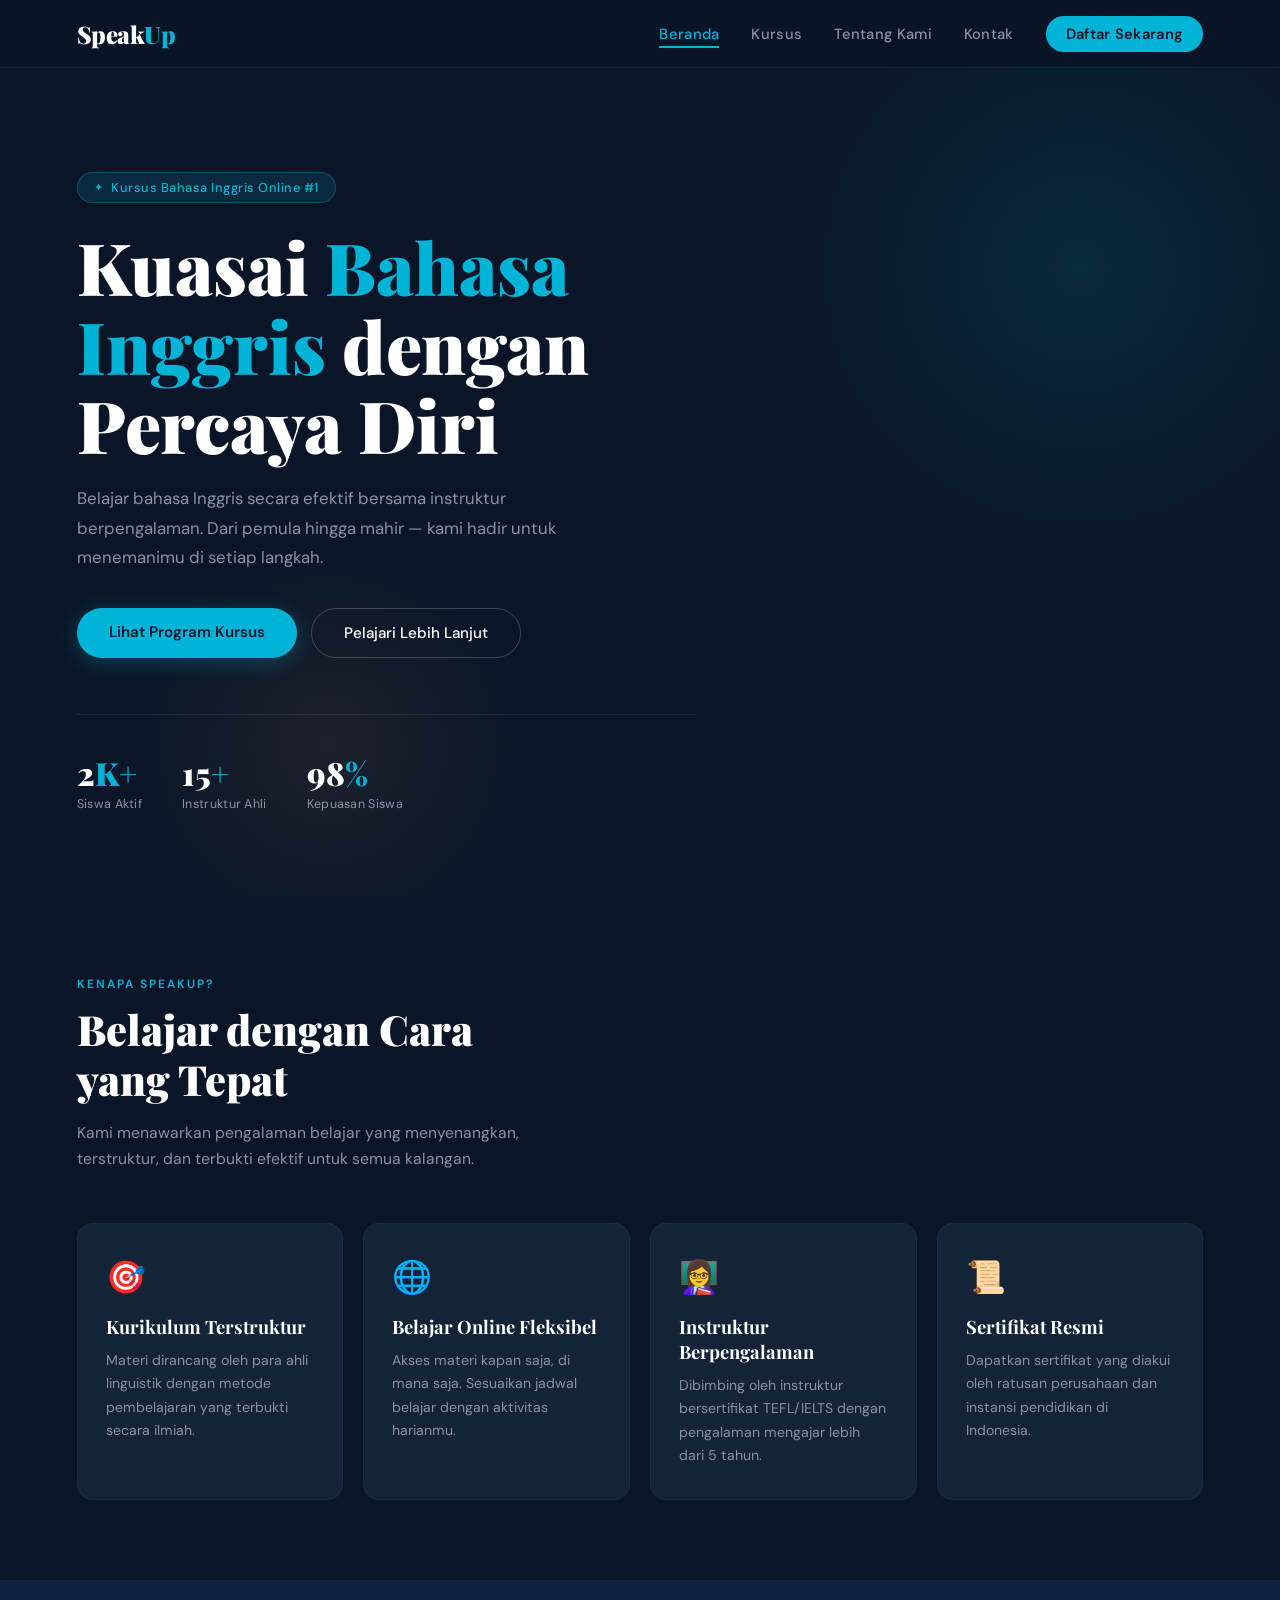
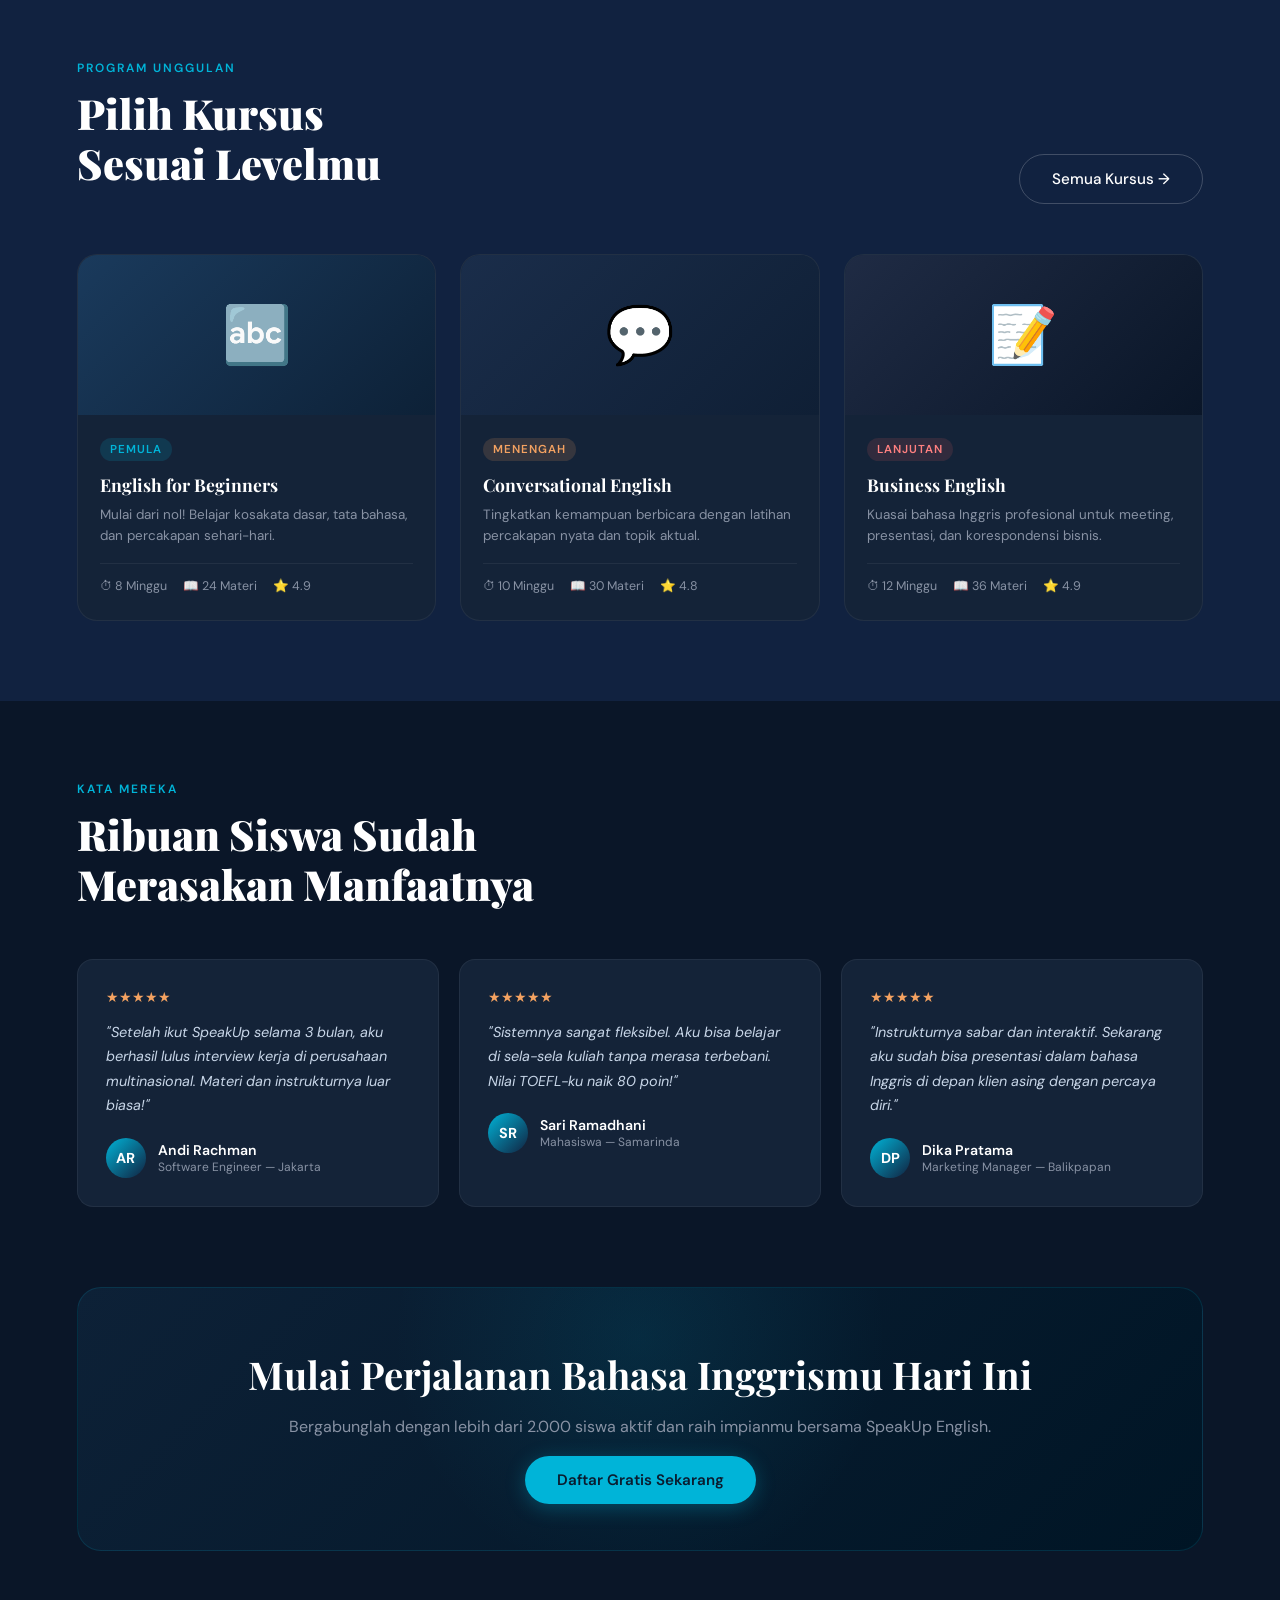
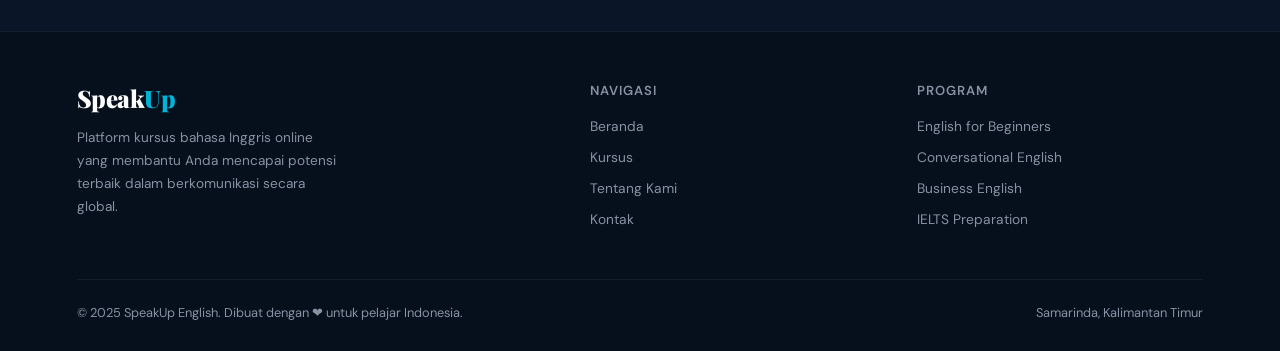
==== index.html @ 2f675bdd "Rename menu.html to index.html" ====
<!DOCTYPE html>
<html lang="id">
<head>
  <meta charset="UTF-8" />
  <meta name="viewport" content="width=device-width, initial-scale=1.0"/>
  <title>SpeakUp English — Kursus Bahasa Inggris Online</title>
  <link rel="preconnect" href="https://fonts.googleapis.com">
  <link href="https://fonts.googleapis.com/css2?family=Playfair+Display:wght@700;900&family=DM+Sans:wght@300;400;500;600&display=swap" rel="stylesheet">
  <style>
    :root {
      --navy: #0a1628;
      --navy2: #112240;
      --teal: #00b4d8;
      --teal-light: #90e0ef;
      --gold: #f4a261;
      --cream: #fdf8f0;
      --white: #ffffff;
      --gray: #8892a4;
      --card-bg: #142338;
    }

    * { margin: 0; padding: 0; box-sizing: border-box; }

    body {
      font-family: 'DM Sans', sans-serif;
      background: var(--navy);
      color: var(--white);
      overflow-x: hidden;
    }

    /* ===== NAVBAR ===== */
    nav {
      position: sticky;
      top: 0;
      z-index: 999;
      background: rgba(10, 22, 40, 0.92);
      backdrop-filter: blur(14px);
      border-bottom: 1px solid rgba(0, 180, 216, 0.15);
      padding: 0 6%;
      display: flex;
      align-items: center;
      justify-content: space-between;
      height: 68px;
    }

    .logo {
      font-family: 'Playfair Display', serif;
      font-size: 1.5rem;
      font-weight: 900;
      color: var(--white);
      text-decoration: none;
      letter-spacing: -0.5px;
    }

    .logo span { color: var(--teal); }

    .nav-links {
      display: flex;
      gap: 2rem;
      list-style: none;
    }

    .nav-links a {
      color: var(--gray);
      text-decoration: none;
      font-size: 0.92rem;
      font-weight: 500;
      letter-spacing: 0.3px;
      transition: color 0.2s;
      position: relative;
    }

    .nav-links a::after {
      content: '';
      position: absolute;
      bottom: -4px;
      left: 0;
      width: 0;
      height: 2px;
      background: var(--teal);
      transition: width 0.3s;
    }

    .nav-links a:hover { color: var(--teal); }
    .nav-links a:hover::after { width: 100%; }
    .nav-links a.active { color: var(--teal); }
    .nav-links a.active::after { width: 100%; }

    .nav-cta {
      background: var(--teal);
      color: var(--navy) !important;
      padding: 8px 20px;
      border-radius: 50px;
      font-weight: 600 !important;
      transition: background 0.2s, transform 0.2s !important;
    }

    .nav-cta:hover { background: var(--teal-light) !important; transform: translateY(-1px); }
    .nav-cta::after { display: none !important; }

    /* ===== HERO ===== */
    .hero {
      min-height: 92vh;
      display: flex;
      align-items: center;
      padding: 80px 6% 60px;
      position: relative;
      overflow: hidden;
    }

    .hero::before {
      content: '';
      position: absolute;
      width: 600px; height: 600px;
      background: radial-gradient(circle, rgba(0,180,216,0.12) 0%, transparent 70%);
      top: -100px; right: -100px;
      border-radius: 50%;
    }

    .hero::after {
      content: '';
      position: absolute;
      width: 400px; height: 400px;
      background: radial-gradient(circle, rgba(244,162,97,0.08) 0%, transparent 70%);
      bottom: -50px; left: 10%;
      border-radius: 50%;
    }

    .hero-content { max-width: 620px; position: relative; z-index: 2; }

    .hero-badge {
      display: inline-flex;
      align-items: center;
      gap: 8px;
      background: rgba(0,180,216,0.12);
      border: 1px solid rgba(0,180,216,0.3);
      border-radius: 50px;
      padding: 6px 16px;
      font-size: 0.8rem;
      color: var(--teal);
      font-weight: 500;
      margin-bottom: 24px;
      letter-spacing: 0.5px;
    }

    .hero-badge::before { content: '✦'; font-size: 0.7rem; }

    h1 {
      font-family: 'Playfair Display', serif;
      font-size: clamp(2.8rem, 6vw, 4.5rem);
      line-height: 1.1;
      font-weight: 900;
      margin-bottom: 20px;
    }

    h1 em {
      font-style: normal;
      color: var(--teal);
      position: relative;
    }

    .hero p {
      font-size: 1.05rem;
      color: var(--gray);
      line-height: 1.75;
      margin-bottom: 36px;
      max-width: 520px;
    }

    .hero-btns { display: flex; gap: 14px; flex-wrap: wrap; }

    .btn-primary {
      background: var(--teal);
      color: var(--navy);
      padding: 14px 32px;
      border-radius: 50px;
      font-weight: 600;
      font-size: 0.95rem;
      text-decoration: none;
      transition: transform 0.2s, box-shadow 0.2s;
      box-shadow: 0 4px 20px rgba(0,180,216,0.3);
    }

    .btn-primary:hover { transform: translateY(-2px); box-shadow: 0 8px 30px rgba(0,180,216,0.4); }

    .btn-outline {
      border: 1.5px solid rgba(255,255,255,0.2);
      color: var(--white);
      padding: 14px 32px;
      border-radius: 50px;
      font-weight: 500;
      font-size: 0.95rem;
      text-decoration: none;
      transition: border-color 0.2s, background 0.2s;
    }

    .btn-outline:hover { border-color: var(--teal); background: rgba(0,180,216,0.08); }

    .hero-stats {
      display: flex;
      gap: 40px;
      margin-top: 56px;
      padding-top: 36px;
      border-top: 1px solid rgba(255,255,255,0.08);
    }

    .stat-item {
    .stat-num {
      font-family: 'Playfair Display', serif;
      font-size: 2rem;
      font-weight: 900;
      color: var(--white);
    }
  }

    .stat-num span { color: var(--teal); }
    .stat-label { font-size: 0.78rem; color: var(--gray); margin-top: 2px; letter-spacing: 0.3px; }

    /* ===== SECTION TITLES ===== */
    section { padding: 80px 6%; }

    .section-label {
      font-size: 0.75rem;
      letter-spacing: 2px;
      color: var(--teal);
      text-transform: uppercase;
      font-weight: 600;
      margin-bottom: 12px;
    }

    .section-title {
      font-family: 'Playfair Display', serif;
      font-size: clamp(1.8rem, 3.5vw, 2.6rem);
      font-weight: 900;
      line-height: 1.2;
      margin-bottom: 16px;
    }

    .section-sub {
      color: var(--gray);
      font-size: 0.98rem;
      line-height: 1.7;
      max-width: 500px;
    }

    /* ===== FEATURES ===== */
    .features-grid {
      display: flex;
      flex-wrap: wrap;
      gap: 20px;
      margin-top: 50px;
    }

    .feature-card {
      background: var(--card-bg);
      border: 1px solid rgba(0,180,216,0.1);
      border-radius: 16px;
      padding: 32px 28px;
      flex: 1 1 calc(25% - 20px);
      min-width: 220px;
      transition: transform 0.3s, border-color 0.3s, box-shadow 0.3s;
      cursor: default;
    }

    .feature-card:hover {
      transform: translateY(-6px);
      border-color: rgba(0,180,216,0.4);
      box-shadow: 0 16px 40px rgba(0,0,0,0.3);
    }

    .feature-icon {
      font-size: 2rem;
      margin-bottom: 16px;
    }

    .feature-card h3 {
      font-family: 'Playfair Display', serif;
      font-size: 1.15rem;
      margin-bottom: 10px;
    }

    .feature-card p { font-size: 0.88rem; color: var(--gray); line-height: 1.65; }

    /* ===== COURSES (CARDS) ===== */
    .courses-section { background: var(--navy2); }

    .courses-header {
      display: flex;
      align-items: flex-end;
      justify-content: space-between;
      margin-bottom: 50px;
      flex-wrap: wrap;
      gap: 20px;
    }

    .courses-grid {
      display: flex;
      flex-wrap: wrap;
      gap: 24px;
    }

    .course-card {
      background: var(--card-bg);
      border: 1px solid rgba(255,255,255,0.06);
      border-radius: 20px;
      overflow: hidden;
      flex: 1 1 calc(33.333% - 24px);
      min-width: 260px;
      transition: transform 0.35s ease, box-shadow 0.35s ease, border-color 0.35s ease;
      cursor: pointer;
    }

    .course-card:hover {
      transform: translateY(-8px) scale(1.01);
      box-shadow: 0 24px 50px rgba(0,0,0,0.4);
      border-color: rgba(0,180,216,0.35);
    }

    .course-thumb {
      height: 160px;
      display: flex;
      align-items: center;
      justify-content: center;
      font-size: 3.5rem;
      position: relative;
      overflow: hidden;
    }

    .course-thumb.c1 { background: linear-gradient(135deg, #1a3a5c, #0d2137); }
    .course-thumb.c2 { background: linear-gradient(135deg, #1a2d4a, #0f1f35); }
    .course-thumb.c3 { background: linear-gradient(135deg, #1f2b44, #0a1628); }
    .course-thumb.c4 { background: linear-gradient(135deg, #162940, #091826); }
    .course-thumb.c5 { background: linear-gradient(135deg, #192e47, #0c1f32); }
    .course-thumb.c6 { background: linear-gradient(135deg, #1c3248, #0e2034); }

    .course-body { padding: 22px 22px 26px; }

    .course-level {
      font-size: 0.72rem;
      font-weight: 600;
      letter-spacing: 1px;
      text-transform: uppercase;
      padding: 4px 10px;
      border-radius: 50px;
      margin-bottom: 12px;
      display: inline-block;
    }

    .level-beginner { background: rgba(0,180,216,0.15); color: var(--teal); }
    .level-intermediate { background: rgba(244,162,97,0.15); color: var(--gold); }
    .level-advanced { background: rgba(255,100,100,0.12); color: #ff8080; }

    .course-body h3 {
      font-family: 'Playfair Display', serif;
      font-size: 1.1rem;
      margin-bottom: 8px;
    }

    .course-body p { font-size: 0.84rem; color: var(--gray); line-height: 1.6; margin-bottom: 16px; }

    .course-meta {
      display: flex;
      gap: 16px;
      font-size: 0.78rem;
      color: var(--gray);
      padding-top: 14px;
      border-top: 1px solid rgba(255,255,255,0.06);
    }

    .course-meta span { display: flex; align-items: center; gap: 5px; }

    /* ===== TESTIMONIALS ===== */
    .testi-grid {
      display: flex;
      flex-wrap: wrap;
      gap: 20px;
      margin-top: 50px;
    }

    .testi-card {
      background: var(--card-bg);
      border: 1px solid rgba(255,255,255,0.06);
      border-radius: 16px;
      padding: 28px;
      flex: 1 1 calc(33.333% - 20px);
      min-width: 250px;
      transition: transform 0.3s, box-shadow 0.3s;
    }

    .testi-card:hover {
      transform: translateY(-5px);
      box-shadow: 0 16px 40px rgba(0,0,0,0.35);
    }

    .stars { color: var(--gold); font-size: 0.9rem; margin-bottom: 14px; }

    .testi-text {
      font-size: 0.9rem;
      line-height: 1.7;
      color: #c8d6e8;
      margin-bottom: 20px;
      font-style: italic;
    }

    .testi-author { display: flex; align-items: center; gap: 12px; }

    .testi-avatar {
      width: 40px; height: 40px;
      border-radius: 50%;
      background: linear-gradient(135deg, var(--teal), var(--navy2));
      display: flex; align-items: center; justify-content: center;
      font-weight: 700; font-size: 0.9rem; color: var(--white);
      flex-shrink: 0;
    }

    .testi-name { font-weight: 600; font-size: 0.88rem; }
    .testi-role { font-size: 0.75rem; color: var(--gray); }

    /* ===== CTA ===== */
    .cta-section {
      background: linear-gradient(135deg, #0d2137 0%, #001525 100%);
      border-radius: 24px;
      margin: 0 6% 80px;
      padding: 60px 60px;
      text-align: center;
      position: relative;
      overflow: hidden;
      border: 1px solid rgba(0,180,216,0.15);
    }

    .cta-section::before {
      content: '';
      position: absolute;
      width: 500px; height: 500px;
      background: radial-gradient(circle, rgba(0,180,216,0.1) 0%, transparent 70%);
      top: -200px; left: 50%;
      transform: translateX(-50%);
    }

    .cta-section h2 {
      font-family: 'Playfair Display', serif;
      font-size: clamp(1.8rem, 3vw, 2.5rem);
      margin-bottom: 16px;
      position: relative;
    }

    .cta-section p { color: var(--gray); margin-bottom: 32px; font-size: 1rem; position: relative; }

    /* ===== FOOTER ===== */
    footer {
      background: #060f1c;
      border-top: 1px solid rgba(255,255,255,0.06);
      padding: 50px 6% 30px;
    }

    .footer-grid {
      display: flex;
      flex-wrap: wrap;
      gap: 40px;
      margin-bottom: 40px;
    }

    .footer-brand { flex: 2 1 200px; }
    .footer-brand .logo { display: block; margin-bottom: 12px; }
    .footer-brand p { font-size: 0.85rem; color: var(--gray); line-height: 1.7; max-width: 260px; }

    .footer-col { flex: 1 1 150px; }
    .footer-col h4 { font-size: 0.82rem; font-weight: 600; letter-spacing: 1px; text-transform: uppercase; color: var(--gray); margin-bottom: 16px; }
    .footer-col ul { list-style: none; }
    .footer-col ul li { margin-bottom: 10px; }
    .footer-col ul li a { color: #8892a4; font-size: 0.86rem; text-decoration: none; transition: color 0.2s; }
    .footer-col ul li a:hover { color: var(--teal); }

    .footer-bottom {
      border-top: 1px solid rgba(255,255,255,0.06);
      padding-top: 24px;
      display: flex;
      justify-content: space-between;
      align-items: center;
      flex-wrap: wrap;
      gap: 12px;
      font-size: 0.8rem;
      color: var(--gray);
    }

    /* ===== HAMBURGER ===== */
    .hamburger {
      display: none;
      flex-direction: column;
      gap: 5px;
      cursor: pointer;
      padding: 4px;
    }

    .hamburger span {
      width: 24px; height: 2px;
      background: var(--white);
      border-radius: 2px;
      transition: all 0.3s;
      display: block;
    }

    /* ===== RESPONSIVE ===== */
    @media (max-width: 700px) {
      .nav-links {
        display: none;
        position: absolute;
        top: 68px; left: 0; right: 0;
        background: rgba(10,22,40,0.98);
        flex-direction: column;
        padding: 20px 6% 24px;
        gap: 0;
        border-bottom: 1px solid rgba(0,180,216,0.15);
      }

      .nav-links.open { display: flex; }
      .nav-links li a { display: block; padding: 12px 0; border-bottom: 1px solid rgba(255,255,255,0.05); }
      .hamburger { display: flex; }

      .feature-card { flex: 1 1 calc(90% - 20px); }
      .course-card  { flex: 1 1 90%; }
      .testi-card   { flex: 1 1 90%; }

      .hero-stats { gap: 24px; }
      .cta-section { padding: 40px 24px; margin: 0 4% 60px; }
      .courses-header { flex-direction: column; align-items: flex-start; }
    }

    @media (min-width: 701px) {
      .course-card  { flex: 1 1 calc(50% - 24px); }
      .feature-card { flex: 1 1 calc(50% - 20px); }
    }

    @media (min-width: 1024px) {
      .course-card  { flex: 1 1 calc(33.333% - 24px); }
      .feature-card { flex: 1 1 calc(25% - 20px); }
    }
  </style>

</head>
<body>

  <!-- NAVBAR -->
  <nav>
    <a href="index.html" class="logo">Speak<span>Up</span></a>
    <ul class="nav-links" id="navLinks">
      <li><a href="menu.html" class="active">Beranda</a></li>
      <li><a href="kursus.html">Kursus</a></li>
      <li><a href="tentang.html">Tentang Kami</a></li>
      <li><a href="kontak.html">Kontak</a></li>
      <li><a href="daftar.html" class="nav-cta">Daftar Sekarang</a></li>
    </ul>
    <div class="hamburger" id="hamburger" onclick="toggleNav()">
      <span></span><span></span><span></span>
    </div>
  </nav>

  <!-- HERO -->
  <section class="hero">
    <div class="hero-content">
      <div class="hero-badge">Kursus Bahasa Inggris Online #1</div>
      <h1>Kuasai <em>Bahasa Inggris</em> dengan Percaya Diri</h1>
      <p>Belajar bahasa Inggris secara efektif bersama instruktur berpengalaman. Dari pemula hingga mahir — kami hadir untuk menemanimu di setiap langkah.</p>
      <div class="hero-btns">
        <a href="kursus.html" class="btn-primary">Lihat Program Kursus</a>
        <a href="tentang.html" class="btn-outline">Pelajari Lebih Lanjut</a>
      </div>
      <div class="hero-stats">
        <div class="stat-item">
          <div class="stat-num">2<span>K+</span></div>
          <div class="stat-label">Siswa Aktif</div>
        </div>
        <div class="stat-item">
          <div class="stat-num">15<span>+</span></div>
          <div class="stat-label">Instruktur Ahli</div>
        </div>
        <div class="stat-item">
          <div class="stat-num">98<span>%</span></div>
          <div class="stat-label">Kepuasan Siswa</div>
        </div>
      </div>
    </div>
  </section>

  <!-- FEATURES -->
  <section>
    <div class="section-label">Kenapa SpeakUp?</div>
    <div class="section-title">Belajar dengan Cara<br>yang Tepat</div>
    <p class="section-sub">Kami menawarkan pengalaman belajar yang menyenangkan, terstruktur, dan terbukti efektif untuk semua kalangan.</p>
    <div class="features-grid">
      <div class="feature-card">
        <div class="feature-icon">🎯</div>
        <h3>Kurikulum Terstruktur</h3>
        <p>Materi dirancang oleh para ahli linguistik dengan metode pembelajaran yang terbukti secara ilmiah.</p>
      </div>
      <div class="feature-card">
        <div class="feature-icon">🌐</div>
        <h3>Belajar Online Fleksibel</h3>
        <p>Akses materi kapan saja, di mana saja. Sesuaikan jadwal belajar dengan aktivitas harianmu.</p>
      </div>
      <div class="feature-card">
        <div class="feature-icon">👩‍🏫</div>
        <h3>Instruktur Berpengalaman</h3>
        <p>Dibimbing oleh instruktur bersertifikat TEFL/IELTS dengan pengalaman mengajar lebih dari 5 tahun.</p>
      </div>
      <div class="feature-card">
        <div class="feature-icon">📜</div>
        <h3>Sertifikat Resmi</h3>
        <p>Dapatkan sertifikat yang diakui oleh ratusan perusahaan dan instansi pendidikan di Indonesia.</p>
      </div>
    </div>
  </section>

  <!-- COURSES PREVIEW -->
  <section class="courses-section">
    <div class="courses-header">
      <div>
        <div class="section-label">Program Unggulan</div>
        <div class="section-title">Pilih Kursus<br>Sesuai Levelmu</div>
      </div>
      <a href="kursus.html" class="btn-outline" style="white-space:nowrap;">Semua Kursus →</a>
    </div>
    <div class="courses-grid">
      <div class="course-card">
        <div class="course-thumb c1">🔤</div>
        <div class="course-body">
          <span class="course-level level-beginner">Pemula</span>
          <h3>English for Beginners</h3>
          <p>Mulai dari nol! Belajar kosakata dasar, tata bahasa, dan percakapan sehari-hari.</p>
          <div class="course-meta">
            <span>⏱ 8 Minggu</span>
            <span>📖 24 Materi</span>
            <span>⭐ 4.9</span>
          </div>
        </div>
      </div>
      <div class="course-card">
        <div class="course-thumb c2">💬</div>
        <div class="course-body">
          <span class="course-level level-intermediate">Menengah</span>
          <h3>Conversational English</h3>
          <p>Tingkatkan kemampuan berbicara dengan latihan percakapan nyata dan topik aktual.</p>
          <div class="course-meta">
            <span>⏱ 10 Minggu</span>
            <span>📖 30 Materi</span>
            <span>⭐ 4.8</span>
          </div>
        </div>
      </div>
      <div class="course-card">
        <div class="course-thumb c3">📝</div>
        <div class="course-body">
          <span class="course-level level-advanced">Lanjutan</span>
          <h3>Business English</h3>
          <p>Kuasai bahasa Inggris profesional untuk meeting, presentasi, dan korespondensi bisnis.</p>
          <div class="course-meta">
            <span>⏱ 12 Minggu</span>
            <span>📖 36 Materi</span>
            <span>⭐ 4.9</span>
          </div>
        </div>
      </div>
    </div>
  </section>

  <!-- TESTIMONIALS -->
  <section>
    <div class="section-label">Kata Mereka</div>
    <div class="section-title">Ribuan Siswa Sudah<br>Merasakan Manfaatnya</div>
    <div class="testi-grid">
      <div class="testi-card">
        <div class="stars">★★★★★</div>
        <p class="testi-text">"Setelah ikut SpeakUp selama 3 bulan, aku berhasil lulus interview kerja di perusahaan multinasional. Materi dan instrukturnya luar biasa!"</p>
        <div class="testi-author">
          <div class="testi-avatar">AR</div>
          <div>
            <div class="testi-name">Andi Rachman</div>
            <div class="testi-role">Software Engineer — Jakarta</div>
          </div>
        </div>
      </div>
      <div class="testi-card">
        <div class="stars">★★★★★</div>
        <p class="testi-text">"Sistemnya sangat fleksibel. Aku bisa belajar di sela-sela kuliah tanpa merasa terbebani. Nilai TOEFL-ku naik 80 poin!"</p>
        <div class="testi-author">
          <div class="testi-avatar">SR</div>
          <div>
            <div class="testi-name">Sari Ramadhani</div>
            <div class="testi-role">Mahasiswa — Samarinda</div>
          </div>
        </div>
      </div>
      <div class="testi-card">
        <div class="stars">★★★★★</div>
        <p class="testi-text">"Instrukturnya sabar dan interaktif. Sekarang aku sudah bisa presentasi dalam bahasa Inggris di depan klien asing dengan percaya diri."</p>
        <div class="testi-author">
          <div class="testi-avatar">DP</div>
          <div>
            <div class="testi-name">Dika Pratama</div>
            <div class="testi-role">Marketing Manager — Balikpapan</div>
          </div>
        </div>
      </div>
    </div>
  </section>

  <!-- CTA -->
  <div class="cta-section">
    <h2>Mulai Perjalanan Bahasa Inggrismu Hari Ini</h2>
    <p>Bergabunglah dengan lebih dari 2.000 siswa aktif dan raih impianmu bersama SpeakUp English.</p>
    <a href="daftar.html" class="btn-primary">Daftar Gratis Sekarang</a>
  </div>

  <!-- FOOTER -->
  <footer>
    <div class="footer-grid">
      <div class="footer-brand">
        <a href="index.html" class="logo">Speak<span style="color:var(--teal)">Up</span></a>
        <p>Platform kursus bahasa Inggris online yang membantu Anda mencapai potensi terbaik dalam berkomunikasi secara global.</p>
      </div>
      <div class="footer-col">
        <h4>Navigasi</h4>
        <ul>
          <li><a href="index.html">Beranda</a></li>
          <li><a href="kursus.html">Kursus</a></li>
          <li><a href="tentang.html">Tentang Kami</a></li>
          <li><a href="kontak.html">Kontak</a></li>
        </ul>
      </div>
      <div class="footer-col">
        <h4>Program</h4>
        <ul>
          <li><a href="kursus.html">English for Beginners</a></li>
          <li><a href="kursus.html">Conversational English</a></li>
          <li><a href="kursus.html">Business English</a></li>
          <li><a href="kursus.html">IELTS Preparation</a></li>
        </ul>
      </div>
    </div>
    <div class="footer-bottom">
      <span>© 2025 SpeakUp English. Dibuat dengan ❤ untuk pelajar Indonesia.</span>
      <span>Samarinda, Kalimantan Timur</span>
    </div>
  </footer>

  <script>
    function toggleNav() {
      document.getElementById('navLinks').classList.toggle('open');
    }
  </script>
</body>
</html>
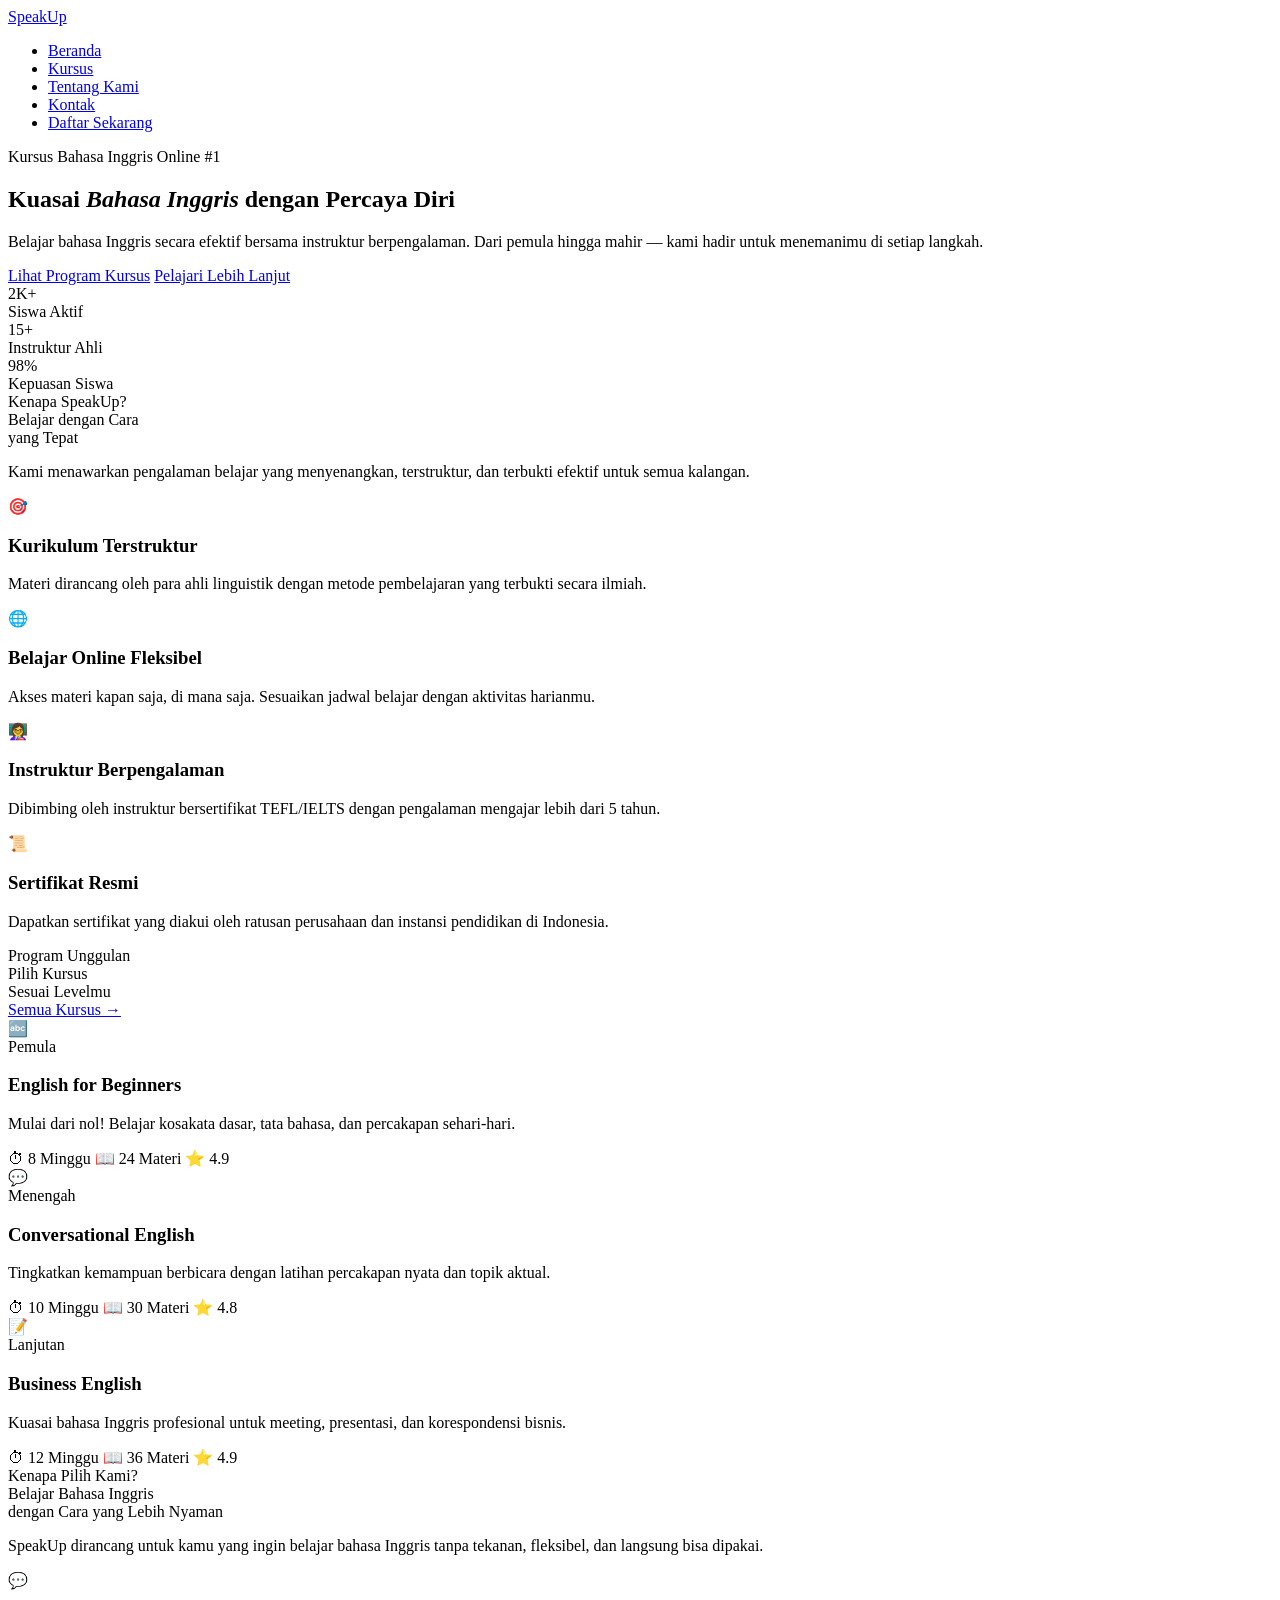
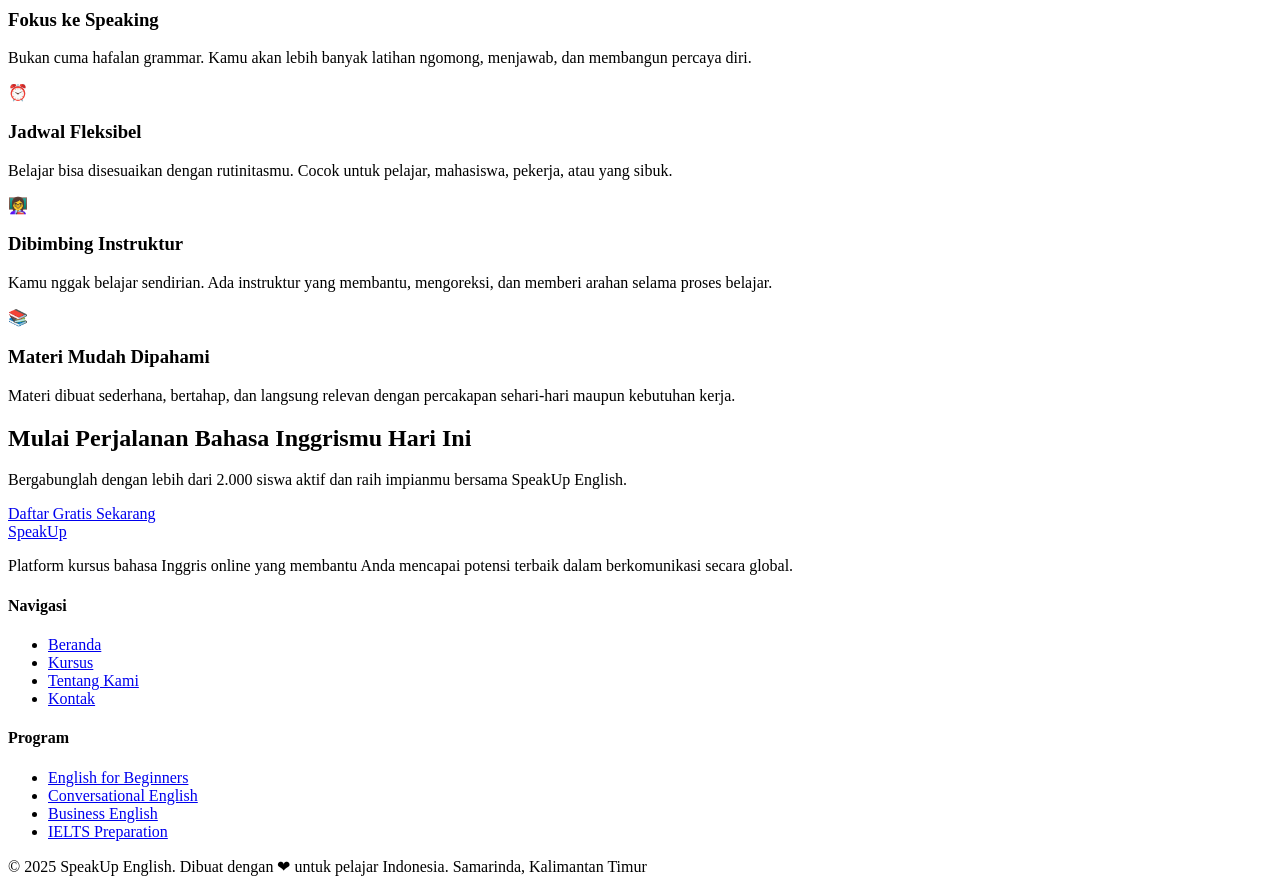
==== commit 5bfdd65c: "Add files via upload" ====
--- a/index.html
+++ b/index.html
@@ -5,538 +5,9 @@
   <meta name="viewport" content="width=device-width, initial-scale=1.0"/>
   <title>SpeakUp English — Kursus Bahasa Inggris Online</title>
   <link rel="preconnect" href="https://fonts.googleapis.com">
-  <link href="https://fonts.googleapis.com/css2?family=Playfair+Display:wght@700;900&family=DM+Sans:wght@300;400;500;600&display=swap" rel="stylesheet">
-  <style>
-    :root {
-      --navy: #0a1628;
-      --navy2: #112240;
-      --teal: #00b4d8;
-      --teal-light: #90e0ef;
-      --gold: #f4a261;
-      --cream: #fdf8f0;
-      --white: #ffffff;
-      --gray: #8892a4;
-      --card-bg: #142338;
-    }
-
-    * { margin: 0; padding: 0; box-sizing: border-box; }
-
-    body {
-      font-family: 'DM Sans', sans-serif;
-      background: var(--navy);
-      color: var(--white);
-      overflow-x: hidden;
-    }
-
-    /* ===== NAVBAR ===== */
-    nav {
-      position: sticky;
-      top: 0;
-      z-index: 999;
-      background: rgba(10, 22, 40, 0.92);
-      backdrop-filter: blur(14px);
-      border-bottom: 1px solid rgba(0, 180, 216, 0.15);
-      padding: 0 6%;
-      display: flex;
-      align-items: center;
-      justify-content: space-between;
-      height: 68px;
-    }
-
-    .logo {
-      font-family: 'Playfair Display', serif;
-      font-size: 1.5rem;
-      font-weight: 900;
-      color: var(--white);
-      text-decoration: none;
-      letter-spacing: -0.5px;
-    }
-
-    .logo span { color: var(--teal); }
-
-    .nav-links {
-      display: flex;
-      gap: 2rem;
-      list-style: none;
-    }
-
-    .nav-links a {
-      color: var(--gray);
-      text-decoration: none;
-      font-size: 0.92rem;
-      font-weight: 500;
-      letter-spacing: 0.3px;
-      transition: color 0.2s;
-      position: relative;
-    }
-
-    .nav-links a::after {
-      content: '';
-      position: absolute;
-      bottom: -4px;
-      left: 0;
-      width: 0;
-      height: 2px;
-      background: var(--teal);
-      transition: width 0.3s;
-    }
-
-    .nav-links a:hover { color: var(--teal); }
-    .nav-links a:hover::after { width: 100%; }
-    .nav-links a.active { color: var(--teal); }
-    .nav-links a.active::after { width: 100%; }
-
-    .nav-cta {
-      background: var(--teal);
-      color: var(--navy) !important;
-      padding: 8px 20px;
-      border-radius: 50px;
-      font-weight: 600 !important;
-      transition: background 0.2s, transform 0.2s !important;
-    }
-
-    .nav-cta:hover { background: var(--teal-light) !important; transform: translateY(-1px); }
-    .nav-cta::after { display: none !important; }
-
-    /* ===== HERO ===== */
-    .hero {
-      min-height: 92vh;
-      display: flex;
-      align-items: center;
-      padding: 80px 6% 60px;
-      position: relative;
-      overflow: hidden;
-    }
-
-    .hero::before {
-      content: '';
-      position: absolute;
-      width: 600px; height: 600px;
-      background: radial-gradient(circle, rgba(0,180,216,0.12) 0%, transparent 70%);
-      top: -100px; right: -100px;
-      border-radius: 50%;
-    }
-
-    .hero::after {
-      content: '';
-      position: absolute;
-      width: 400px; height: 400px;
-      background: radial-gradient(circle, rgba(244,162,97,0.08) 0%, transparent 70%);
-      bottom: -50px; left: 10%;
-      border-radius: 50%;
-    }
-
-    .hero-content { max-width: 620px; position: relative; z-index: 2; }
-
-    .hero-badge {
-      display: inline-flex;
-      align-items: center;
-      gap: 8px;
-      background: rgba(0,180,216,0.12);
-      border: 1px solid rgba(0,180,216,0.3);
-      border-radius: 50px;
-      padding: 6px 16px;
-      font-size: 0.8rem;
-      color: var(--teal);
-      font-weight: 500;
-      margin-bottom: 24px;
-      letter-spacing: 0.5px;
-    }
-
-    .hero-badge::before { content: '✦'; font-size: 0.7rem; }
-
-    h1 {
-      font-family: 'Playfair Display', serif;
-      font-size: clamp(2.8rem, 6vw, 4.5rem);
-      line-height: 1.1;
-      font-weight: 900;
-      margin-bottom: 20px;
-    }
-
-    h1 em {
-      font-style: normal;
-      color: var(--teal);
-      position: relative;
-    }
-
-    .hero p {
-      font-size: 1.05rem;
-      color: var(--gray);
-      line-height: 1.75;
-      margin-bottom: 36px;
-      max-width: 520px;
-    }
-
-    .hero-btns { display: flex; gap: 14px; flex-wrap: wrap; }
-
-    .btn-primary {
-      background: var(--teal);
-      color: var(--navy);
-      padding: 14px 32px;
-      border-radius: 50px;
-      font-weight: 600;
-      font-size: 0.95rem;
-      text-decoration: none;
-      transition: transform 0.2s, box-shadow 0.2s;
-      box-shadow: 0 4px 20px rgba(0,180,216,0.3);
-    }
-
-    .btn-primary:hover { transform: translateY(-2px); box-shadow: 0 8px 30px rgba(0,180,216,0.4); }
-
-    .btn-outline {
-      border: 1.5px solid rgba(255,255,255,0.2);
-      color: var(--white);
-      padding: 14px 32px;
-      border-radius: 50px;
-      font-weight: 500;
-      font-size: 0.95rem;
-      text-decoration: none;
-      transition: border-color 0.2s, background 0.2s;
-    }
-
-    .btn-outline:hover { border-color: var(--teal); background: rgba(0,180,216,0.08); }
-
-    .hero-stats {
-      display: flex;
-      gap: 40px;
-      margin-top: 56px;
-      padding-top: 36px;
-      border-top: 1px solid rgba(255,255,255,0.08);
-    }
-
-    .stat-item {
-    .stat-num {
-      font-family: 'Playfair Display', serif;
-      font-size: 2rem;
-      font-weight: 900;
-      color: var(--white);
-    }
-  }
-
-    .stat-num span { color: var(--teal); }
-    .stat-label { font-size: 0.78rem; color: var(--gray); margin-top: 2px; letter-spacing: 0.3px; }
-
-    /* ===== SECTION TITLES ===== */
-    section { padding: 80px 6%; }
-
-    .section-label {
-      font-size: 0.75rem;
-      letter-spacing: 2px;
-      color: var(--teal);
-      text-transform: uppercase;
-      font-weight: 600;
-      margin-bottom: 12px;
-    }
-
-    .section-title {
-      font-family: 'Playfair Display', serif;
-      font-size: clamp(1.8rem, 3.5vw, 2.6rem);
-      font-weight: 900;
-      line-height: 1.2;
-      margin-bottom: 16px;
-    }
-
-    .section-sub {
-      color: var(--gray);
-      font-size: 0.98rem;
-      line-height: 1.7;
-      max-width: 500px;
-    }
-
-    /* ===== FEATURES ===== */
-    .features-grid {
-      display: flex;
-      flex-wrap: wrap;
-      gap: 20px;
-      margin-top: 50px;
-    }
-
-    .feature-card {
-      background: var(--card-bg);
-      border: 1px solid rgba(0,180,216,0.1);
-      border-radius: 16px;
-      padding: 32px 28px;
-      flex: 1 1 calc(25% - 20px);
-      min-width: 220px;
-      transition: transform 0.3s, border-color 0.3s, box-shadow 0.3s;
-      cursor: default;
-    }
-
-    .feature-card:hover {
-      transform: translateY(-6px);
-      border-color: rgba(0,180,216,0.4);
-      box-shadow: 0 16px 40px rgba(0,0,0,0.3);
-    }
-
-    .feature-icon {
-      font-size: 2rem;
-      margin-bottom: 16px;
-    }
-
-    .feature-card h3 {
-      font-family: 'Playfair Display', serif;
-      font-size: 1.15rem;
-      margin-bottom: 10px;
-    }
-
-    .feature-card p { font-size: 0.88rem; color: var(--gray); line-height: 1.65; }
-
-    /* ===== COURSES (CARDS) ===== */
-    .courses-section { background: var(--navy2); }
-
-    .courses-header {
-      display: flex;
-      align-items: flex-end;
-      justify-content: space-between;
-      margin-bottom: 50px;
-      flex-wrap: wrap;
-      gap: 20px;
-    }
-
-    .courses-grid {
-      display: flex;
-      flex-wrap: wrap;
-      gap: 24px;
-    }
-
-    .course-card {
-      background: var(--card-bg);
-      border: 1px solid rgba(255,255,255,0.06);
-      border-radius: 20px;
-      overflow: hidden;
-      flex: 1 1 calc(33.333% - 24px);
-      min-width: 260px;
-      transition: transform 0.35s ease, box-shadow 0.35s ease, border-color 0.35s ease;
-      cursor: pointer;
-    }
-
-    .course-card:hover {
-      transform: translateY(-8px) scale(1.01);
-      box-shadow: 0 24px 50px rgba(0,0,0,0.4);
-      border-color: rgba(0,180,216,0.35);
-    }
-
-    .course-thumb {
-      height: 160px;
-      display: flex;
-      align-items: center;
-      justify-content: center;
-      font-size: 3.5rem;
-      position: relative;
-      overflow: hidden;
-    }
-
-    .course-thumb.c1 { background: linear-gradient(135deg, #1a3a5c, #0d2137); }
-    .course-thumb.c2 { background: linear-gradient(135deg, #1a2d4a, #0f1f35); }
-    .course-thumb.c3 { background: linear-gradient(135deg, #1f2b44, #0a1628); }
-    .course-thumb.c4 { background: linear-gradient(135deg, #162940, #091826); }
-    .course-thumb.c5 { background: linear-gradient(135deg, #192e47, #0c1f32); }
-    .course-thumb.c6 { background: linear-gradient(135deg, #1c3248, #0e2034); }
-
-    .course-body { padding: 22px 22px 26px; }
-
-    .course-level {
-      font-size: 0.72rem;
-      font-weight: 600;
-      letter-spacing: 1px;
-      text-transform: uppercase;
-      padding: 4px 10px;
-      border-radius: 50px;
-      margin-bottom: 12px;
-      display: inline-block;
-    }
-
-    .level-beginner { background: rgba(0,180,216,0.15); color: var(--teal); }
-    .level-intermediate { background: rgba(244,162,97,0.15); color: var(--gold); }
-    .level-advanced { background: rgba(255,100,100,0.12); color: #ff8080; }
-
-    .course-body h3 {
-      font-family: 'Playfair Display', serif;
-      font-size: 1.1rem;
-      margin-bottom: 8px;
-    }
-
-    .course-body p { font-size: 0.84rem; color: var(--gray); line-height: 1.6; margin-bottom: 16px; }
-
-    .course-meta {
-      display: flex;
-      gap: 16px;
-      font-size: 0.78rem;
-      color: var(--gray);
-      padding-top: 14px;
-      border-top: 1px solid rgba(255,255,255,0.06);
-    }
-
-    .course-meta span { display: flex; align-items: center; gap: 5px; }
-
-    /* ===== TESTIMONIALS ===== */
-    .testi-grid {
-      display: flex;
-      flex-wrap: wrap;
-      gap: 20px;
-      margin-top: 50px;
-    }
-
-    .testi-card {
-      background: var(--card-bg);
-      border: 1px solid rgba(255,255,255,0.06);
-      border-radius: 16px;
-      padding: 28px;
-      flex: 1 1 calc(33.333% - 20px);
-      min-width: 250px;
-      transition: transform 0.3s, box-shadow 0.3s;
-    }
-
-    .testi-card:hover {
-      transform: translateY(-5px);
-      box-shadow: 0 16px 40px rgba(0,0,0,0.35);
-    }
-
-    .stars { color: var(--gold); font-size: 0.9rem; margin-bottom: 14px; }
-
-    .testi-text {
-      font-size: 0.9rem;
-      line-height: 1.7;
-      color: #c8d6e8;
-      margin-bottom: 20px;
-      font-style: italic;
-    }
-
-    .testi-author { display: flex; align-items: center; gap: 12px; }
-
-    .testi-avatar {
-      width: 40px; height: 40px;
-      border-radius: 50%;
-      background: linear-gradient(135deg, var(--teal), var(--navy2));
-      display: flex; align-items: center; justify-content: center;
-      font-weight: 700; font-size: 0.9rem; color: var(--white);
-      flex-shrink: 0;
-    }
-
-    .testi-name { font-weight: 600; font-size: 0.88rem; }
-    .testi-role { font-size: 0.75rem; color: var(--gray); }
-
-    /* ===== CTA ===== */
-    .cta-section {
-      background: linear-gradient(135deg, #0d2137 0%, #001525 100%);
-      border-radius: 24px;
-      margin: 0 6% 80px;
-      padding: 60px 60px;
-      text-align: center;
-      position: relative;
-      overflow: hidden;
-      border: 1px solid rgba(0,180,216,0.15);
-    }
-
-    .cta-section::before {
-      content: '';
-      position: absolute;
-      width: 500px; height: 500px;
-      background: radial-gradient(circle, rgba(0,180,216,0.1) 0%, transparent 70%);
-      top: -200px; left: 50%;
-      transform: translateX(-50%);
-    }
-
-    .cta-section h2 {
-      font-family: 'Playfair Display', serif;
-      font-size: clamp(1.8rem, 3vw, 2.5rem);
-      margin-bottom: 16px;
-      position: relative;
-    }
-
-    .cta-section p { color: var(--gray); margin-bottom: 32px; font-size: 1rem; position: relative; }
-
-    /* ===== FOOTER ===== */
-    footer {
-      background: #060f1c;
-      border-top: 1px solid rgba(255,255,255,0.06);
-      padding: 50px 6% 30px;
-    }
-
-    .footer-grid {
-      display: flex;
-      flex-wrap: wrap;
-      gap: 40px;
-      margin-bottom: 40px;
-    }
-
-    .footer-brand { flex: 2 1 200px; }
-    .footer-brand .logo { display: block; margin-bottom: 12px; }
-    .footer-brand p { font-size: 0.85rem; color: var(--gray); line-height: 1.7; max-width: 260px; }
-
-    .footer-col { flex: 1 1 150px; }
-    .footer-col h4 { font-size: 0.82rem; font-weight: 600; letter-spacing: 1px; text-transform: uppercase; color: var(--gray); margin-bottom: 16px; }
-    .footer-col ul { list-style: none; }
-    .footer-col ul li { margin-bottom: 10px; }
-    .footer-col ul li a { color: #8892a4; font-size: 0.86rem; text-decoration: none; transition: color 0.2s; }
-    .footer-col ul li a:hover { color: var(--teal); }
-
-    .footer-bottom {
-      border-top: 1px solid rgba(255,255,255,0.06);
-      padding-top: 24px;
-      display: flex;
-      justify-content: space-between;
-      align-items: center;
-      flex-wrap: wrap;
-      gap: 12px;
-      font-size: 0.8rem;
-      color: var(--gray);
-    }
-
-    /* ===== HAMBURGER ===== */
-    .hamburger {
-      display: none;
-      flex-direction: column;
-      gap: 5px;
-      cursor: pointer;
-      padding: 4px;
-    }
-
-    .hamburger span {
-      width: 24px; height: 2px;
-      background: var(--white);
-      border-radius: 2px;
-      transition: all 0.3s;
-      display: block;
-    }
-
-    /* ===== RESPONSIVE ===== */
-    @media (max-width: 700px) {
-      .nav-links {
-        display: none;
-        position: absolute;
-        top: 68px; left: 0; right: 0;
-        background: rgba(10,22,40,0.98);
-        flex-direction: column;
-        padding: 20px 6% 24px;
-        gap: 0;
-        border-bottom: 1px solid rgba(0,180,216,0.15);
-      }
-
-      .nav-links.open { display: flex; }
-      .nav-links li a { display: block; padding: 12px 0; border-bottom: 1px solid rgba(255,255,255,0.05); }
-      .hamburger { display: flex; }
-
-      .feature-card { flex: 1 1 calc(90% - 20px); }
-      .course-card  { flex: 1 1 90%; }
-      .testi-card   { flex: 1 1 90%; }
-
-      .hero-stats { gap: 24px; }
-      .cta-section { padding: 40px 24px; margin: 0 4% 60px; }
-      .courses-header { flex-direction: column; align-items: flex-start; }
-    }
-
-    @media (min-width: 701px) {
-      .course-card  { flex: 1 1 calc(50% - 24px); }
-      .feature-card { flex: 1 1 calc(50% - 20px); }
-    }
-
-    @media (min-width: 1024px) {
-      .course-card  { flex: 1 1 calc(33.333% - 24px); }
-      .feature-card { flex: 1 1 calc(25% - 20px); }
-    }
-  </style>
-
+  <link href="https://fonts.googleapis.com/css2?family=Playfair+Display:wght@700;900&family=DM+Sans:wght@300;400;500;600&display=swap" rel="stylesheet"> 
+  <link rel="stylesheet" href="css/global.css">
+  <link rel="stylesheet" href="css/index.css">
 </head>
 <body>
 
@@ -544,7 +15,7 @@
   <nav>
     <a href="index.html" class="logo">Speak<span>Up</span></a>
     <ul class="nav-links" id="navLinks">
-      <li><a href="menu.html" class="active">Beranda</a></li>
+      <li><a href="index.html" class="active">Beranda</a></li>
       <li><a href="kursus.html">Kursus</a></li>
       <li><a href="tentang.html">Tentang Kami</a></li>
       <li><a href="kontak.html">Kontak</a></li>
@@ -555,7 +26,7 @@
     </div>
   </nav>
 
-  <!-- HERO -->
+  <!-- HERO --> 
   <section class="hero">
     <div class="hero-content">
       <div class="hero-badge">Kursus Bahasa Inggris Online #1</div>
@@ -663,43 +134,37 @@
     </div>
   </section>
 
-  <!-- TESTIMONIALS -->
-  <section>
-    <div class="section-label">Kata Mereka</div>
-    <div class="section-title">Ribuan Siswa Sudah<br>Merasakan Manfaatnya</div>
-    <div class="testi-grid">
-      <div class="testi-card">
-        <div class="stars">★★★★★</div>
-        <p class="testi-text">"Setelah ikut SpeakUp selama 3 bulan, aku berhasil lulus interview kerja di perusahaan multinasional. Materi dan instrukturnya luar biasa!"</p>
-        <div class="testi-author">
-          <div class="testi-avatar">AR</div>
-          <div>
-            <div class="testi-name">Andi Rachman</div>
-            <div class="testi-role">Software Engineer — Jakarta</div>
-          </div>
-        </div>
-      </div>
-      <div class="testi-card">
-        <div class="stars">★★★★★</div>
-        <p class="testi-text">"Sistemnya sangat fleksibel. Aku bisa belajar di sela-sela kuliah tanpa merasa terbebani. Nilai TOEFL-ku naik 80 poin!"</p>
-        <div class="testi-author">
-          <div class="testi-avatar">SR</div>
-          <div>
-            <div class="testi-name">Sari Ramadhani</div>
-            <div class="testi-role">Mahasiswa — Samarinda</div>
-          </div>
-        </div>
-      </div>
-      <div class="testi-card">
-        <div class="stars">★★★★★</div>
-        <p class="testi-text">"Instrukturnya sabar dan interaktif. Sekarang aku sudah bisa presentasi dalam bahasa Inggris di depan klien asing dengan percaya diri."</p>
-        <div class="testi-author">
-          <div class="testi-avatar">DP</div>
-          <div>
-            <div class="testi-name">Dika Pratama</div>
-            <div class="testi-role">Marketing Manager — Balikpapan</div>
-          </div>
-        </div>
+  <!-- WHY CHOOSE US -->
+  <section class="why-section">
+    <div class="section-label">Kenapa Pilih Kami?</div>
+    <div class="section-title">Belajar Bahasa Inggris<br>dengan Cara yang Lebih Nyaman</div>
+    <p class="section-sub">
+      SpeakUp dirancang untuk kamu yang ingin belajar bahasa Inggris tanpa tekanan, fleksibel, dan langsung bisa dipakai.
+    </p>
+
+    <div class="why-grid">
+      <div class="why-card">
+        <div class="why-icon">💬</div>
+        <h3>Fokus ke Speaking</h3>
+        <p>Bukan cuma hafalan grammar. Kamu akan lebih banyak latihan ngomong, menjawab, dan membangun percaya diri.</p>
+      </div>
+
+      <div class="why-card">
+        <div class="why-icon">⏰</div>
+        <h3>Jadwal Fleksibel</h3>
+        <p>Belajar bisa disesuaikan dengan rutinitasmu. Cocok untuk pelajar, mahasiswa, pekerja, atau yang sibuk.</p>
+      </div>
+
+      <div class="why-card">
+        <div class="why-icon">👩‍🏫</div>
+        <h3>Dibimbing Instruktur</h3>
+        <p>Kamu nggak belajar sendirian. Ada instruktur yang membantu, mengoreksi, dan memberi arahan selama proses belajar.</p>
+      </div>
+
+      <div class="why-card">
+        <div class="why-icon">📚</div>
+        <h3>Materi Mudah Dipahami</h3>
+        <p>Materi dibuat sederhana, bertahap, dan langsung relevan dengan percakapan sehari-hari maupun kebutuhan kerja.</p>
       </div>
     </div>
   </section>
@@ -715,7 +180,7 @@
   <footer>
     <div class="footer-grid">
       <div class="footer-brand">
-        <a href="index.html" class="logo">Speak<span style="color:var(--teal)">Up</span></a>
+        <a href="index.html" class="logo">Speak<span>Up</span></a>
         <p>Platform kursus bahasa Inggris online yang membantu Anda mencapai potensi terbaik dalam berkomunikasi secara global.</p>
       </div>
       <div class="footer-col">
@@ -743,10 +208,6 @@
     </div>
   </footer>
 
-  <script>
-    function toggleNav() {
-      document.getElementById('navLinks').classList.toggle('open');
-    }
-  </script>
+  <script src="js/main.js"></script>
 </body>
 </html>
